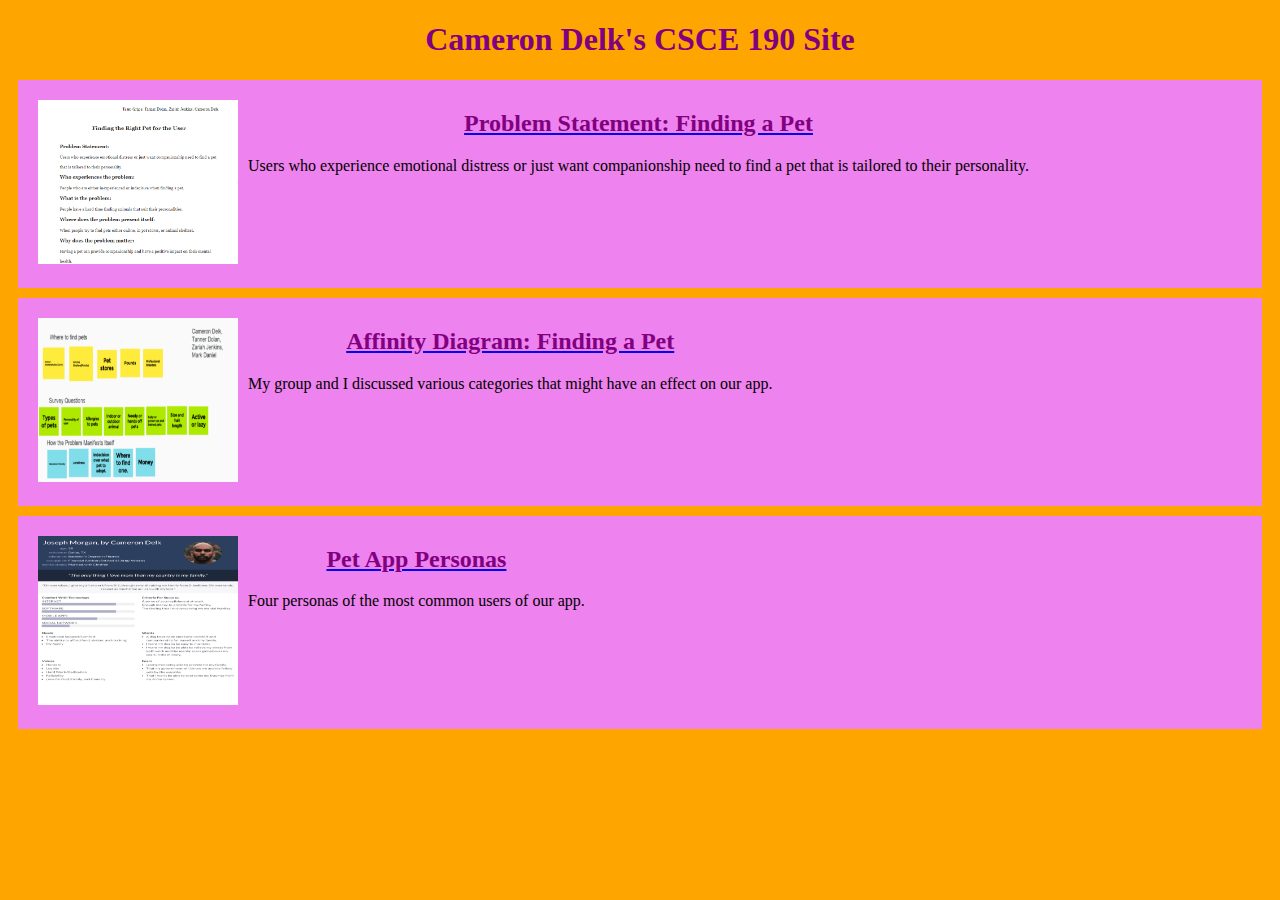
==== index.html @ 5c5fba11 "Add files via upload" ====
<!DOCTYPE html>
<html>
    <head>
        <title>CSCE 190: Cameron Delk</title>
        <link rel="stylesheet" href="styles.css">
    </head>
    <body>
        <h1>Cameron Delk's CSCE 190 Site</h1>

        <!-- Problem Statement Assignment-->
        <section class="assignment">
            <a href="files/Problem Statement.pdf"><img src="images/problem-statement.png"></a>
            <section class="ass-details">
                <a href="files/Problem Statement.pdf"><h2>Problem Statement: Finding a Pet</h2></a>
                <p>
                    Users who experience emotional distress or just want companionship need to find a pet that is tailored to their personality.
                </p>
            </section>
        </section>

        <!-- Affinity Diagram Assignment-->
        <section class="assignment">
            <a href="files/Affinity Chart.pdf"><img src="images/Affinity Diagram.png"></a>
            <section class="ass-details">
                <a href="files/Affinity Chart.pdf"><h2>Affinity Diagram: Finding a Pet</h2></a>
                <p>
                   My group and I discussed various categories that might have an effect on our app.
                </p>
            </section>
            </section>

         <!-- Personas Assignment-->
         <section class="assignment">
            <a href="files/GrapePersonas.pdf"><img src="images/JosephMorgan.png"></a>
            <section class="ass-details">
                <a href="files/GrapePersonas.pdf"><h2>Pet App Personas</h2></a>
                <p>
                   Four personas of the most common users of our app.
                </p>
            </section>
        </section>
    </body>
</html>
---- styles.css ----
body {
    background: orange;
    font-family:Calibri;
}

.assignment img {
    width:200px;
    padding:10px;
}

h1 {
    color: purple;
    text-align: center;
}

h2 {
    color: purple;
    text-align: center;
}

p {
    color: black;
    text-align: center;
}

.assignment {
display: flex;
padding: 10px;
margin: 10px;
background: violet;
}
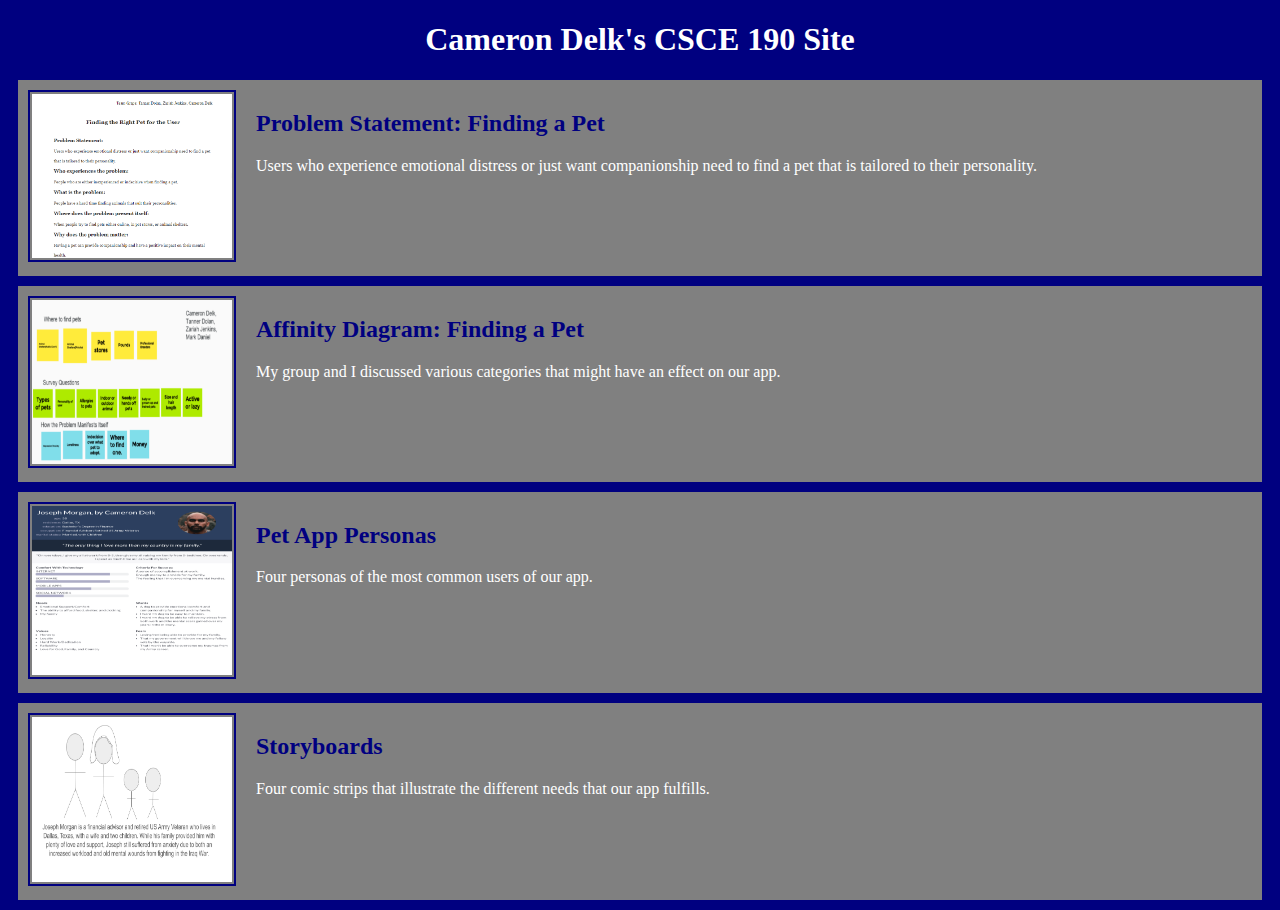
==== commit 256a6062: "Add files via upload" ====
--- a/index.html
+++ b/index.html
@@ -39,5 +39,16 @@
                 </p>
             </section>
         </section>
+
+         <!-- Storyboards Assignment-->
+         <section class="assignment">
+            <a href="files/GrapeStoryboards.pdf"><img src="images/CameronStoryboard.png"></a>
+            <section class="ass-details">
+                <a href="files/GrapeStoryboards.pdf"><h2>Storyboards</h2></a>
+                <p>
+                   Four comic strips that illustrate the different needs that our app fulfills.
+                </p>
+            </section>
+        </section>
     </body>
 </html>--- a/styles.css
+++ b/styles.css
@@ -1,31 +1,37 @@
 body {
-    background: orange;
+    background: navy;
     font-family:Calibri;
 }
 
 .assignment img {
     width:200px;
-    padding:10px;
+    padding:2px;
+    border: 2px solid navy;
+    margin-right:20px;
 }
 
 h1 {
-    color: purple;
+    color: white;
     text-align: center;
 }
 
 h2 {
-    color: purple;
-    text-align: center;
+    color: navy;
+    text-align: left;
 }
 
 p {
-    color: black;
-    text-align: center;
+    color: white;
+    text-align: left;
 }
 
 .assignment {
 display: flex;
 padding: 10px;
 margin: 10px;
-background: violet;
+background: gray;
+}
+
+a {
+text-decoration: none;
 }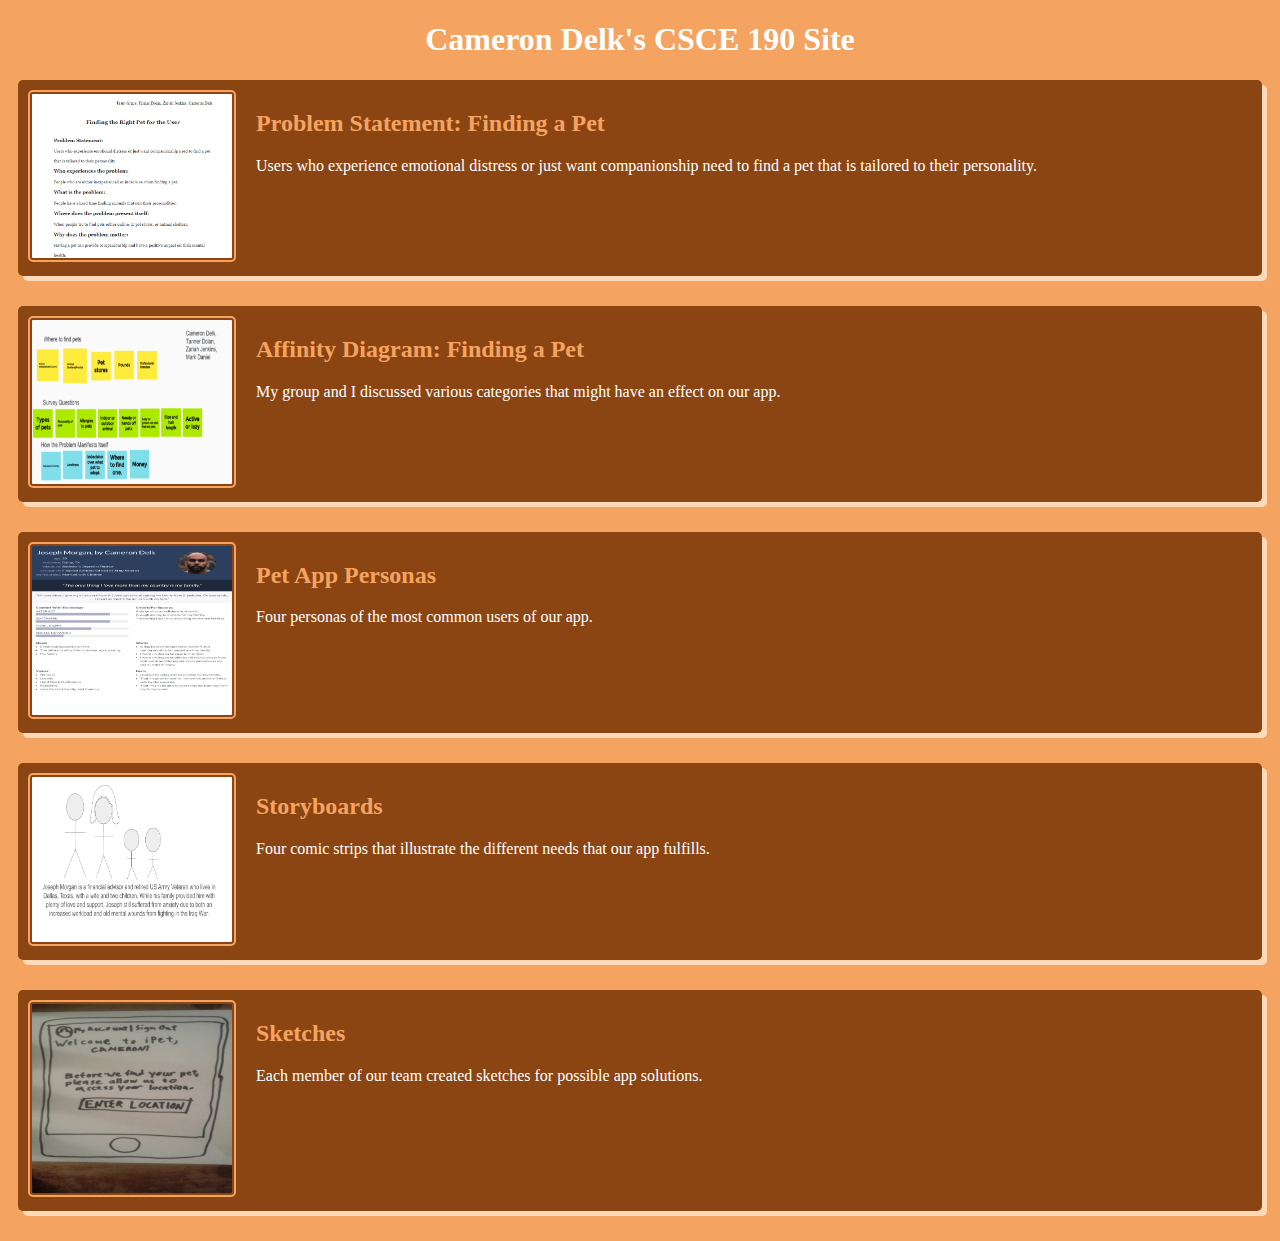
==== commit ac359a44: "Add files via upload" ====
--- a/index.html
+++ b/index.html
@@ -50,5 +50,16 @@
                 </p>
             </section>
         </section>
+
+        <!-- Storyboards Assignment-->
+        <section class="assignment">
+            <a href="files/GrapeSketches.pdf"><img src="images/PetAppSketch1.png"></a>
+            <section class="ass-details">
+                <a href="files/GrapeSketches.pdf"><h2>Sketches</h2></a>
+                <p>
+                   Each member of our team created sketches for possible app solutions.
+                </p>
+            </section>
+        </section>
     </body>
 </html>--- a/styles.css
+++ b/styles.css
@@ -1,13 +1,14 @@
 body {
-    background: navy;
+    background: sandybrown;
     font-family:Calibri;
 }
 
 .assignment img {
     width:200px;
     padding:2px;
-    border: 2px solid navy;
+    border: 2px solid sandybrown;
     margin-right:20px;
+    border-radius: 5px;
 }
 
 h1 {
@@ -16,7 +17,7 @@
 }
 
 h2 {
-    color: navy;
+    color: sandybrown;
     text-align: left;
 }
 
@@ -29,7 +30,10 @@
 display: flex;
 padding: 10px;
 margin: 10px;
-background: gray;
+margin-bottom: 30px;
+background: saddlebrown;
+border-radius: 5px;
+box-shadow: 5px 5px peachpuff;
 }
 
 a {
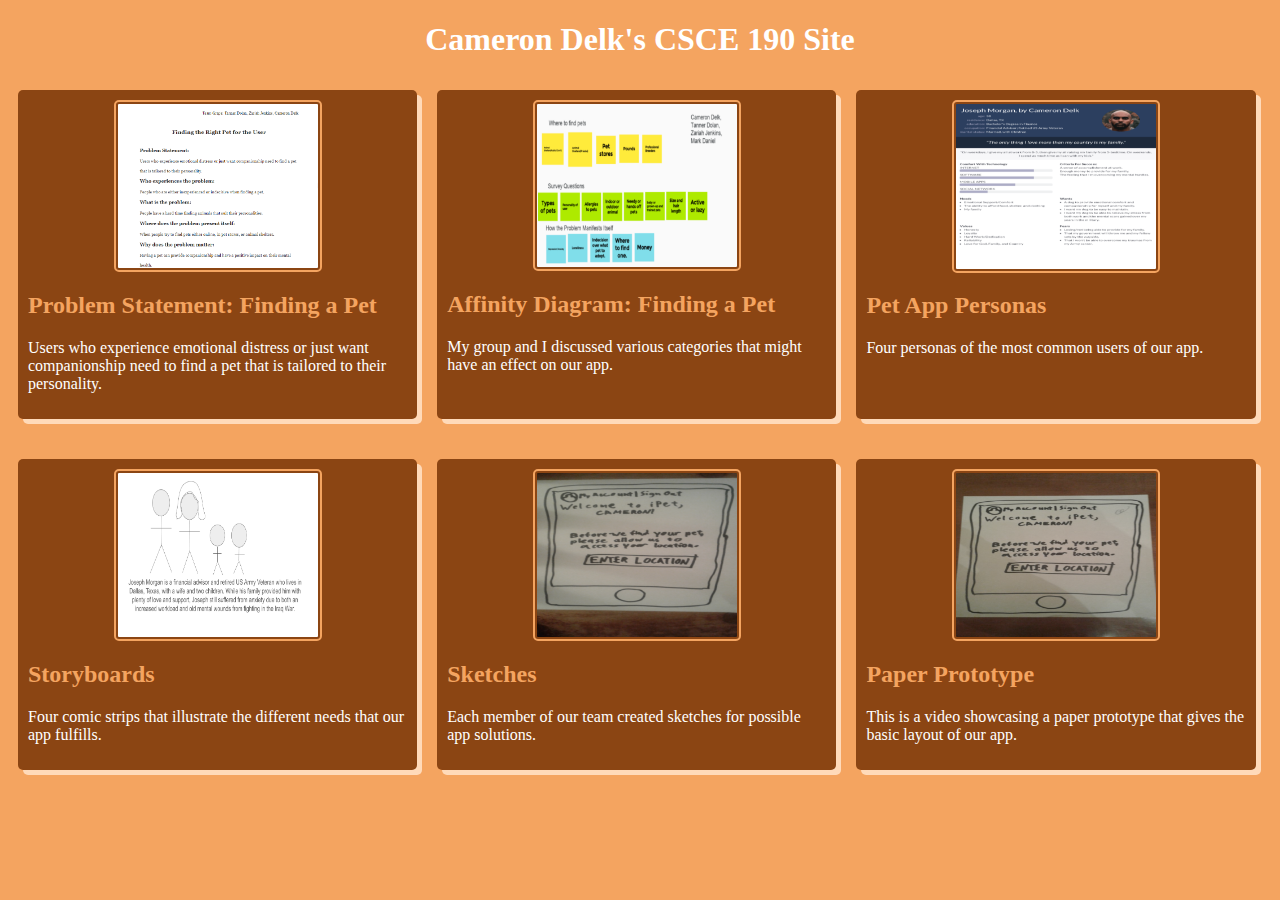
==== commit 490b5a1b: "Add files via upload" ====
--- a/index.html
+++ b/index.html
@@ -7,59 +7,72 @@
     <body>
         <h1>Cameron Delk's CSCE 190 Site</h1>
 
-        <!-- Problem Statement Assignment-->
-        <section class="assignment">
-            <a href="files/Problem Statement.pdf"><img src="images/problem-statement.png"></a>
-            <section class="ass-details">
-                <a href="files/Problem Statement.pdf"><h2>Problem Statement: Finding a Pet</h2></a>
-                <p>
-                    Users who experience emotional distress or just want companionship need to find a pet that is tailored to their personality.
-                </p>
-            </section>
-        </section>
-
-        <!-- Affinity Diagram Assignment-->
-        <section class="assignment">
-            <a href="files/Affinity Chart.pdf"><img src="images/Affinity Diagram.png"></a>
-            <section class="ass-details">
-                <a href="files/Affinity Chart.pdf"><h2>Affinity Diagram: Finding a Pet</h2></a>
-                <p>
-                   My group and I discussed various categories that might have an effect on our app.
-                </p>
-            </section>
+        <div class="assignments"> 
+            <!-- Problem Statement Assignment-->
+            <section class="assignment">
+                <a href="files/Problem Statement.pdf"><img src="images/problem-statement.png"></a>
+                <section class="ass-details">
+                    <a href="files/Problem Statement.pdf"><h2>Problem Statement: Finding a Pet</h2></a>
+                    <p>
+                        Users who experience emotional distress or just want companionship need to find a pet that is tailored to their personality.
+                    </p>
+                </section>
             </section>
 
-         <!-- Personas Assignment-->
-         <section class="assignment">
-            <a href="files/GrapePersonas.pdf"><img src="images/JosephMorgan.png"></a>
-            <section class="ass-details">
-                <a href="files/GrapePersonas.pdf"><h2>Pet App Personas</h2></a>
-                <p>
-                   Four personas of the most common users of our app.
-                </p>
+            <!-- Affinity Diagram Assignment-->
+            <section class="assignment">
+                <a href="files/Affinity Chart.pdf"><img src="images/Affinity Diagram.png"></a>
+                <section class="ass-details">
+                    <a href="files/Affinity Chart.pdf"><h2>Affinity Diagram: Finding a Pet</h2></a>
+                    <p>
+                    My group and I discussed various categories that might have an effect on our app.
+                    </p>
+                </section>
+                </section>
+
+            <!-- Personas Assignment-->
+            <section class="assignment">
+                <a href="files/GrapePersonas.pdf"><img src="images/JosephMorgan.png"></a>
+                <section class="ass-details">
+                    <a href="files/GrapePersonas.pdf"><h2>Pet App Personas</h2></a>
+                    <p>
+                    Four personas of the most common users of our app.
+                    </p>
+                </section>
             </section>
-        </section>
 
-         <!-- Storyboards Assignment-->
-         <section class="assignment">
-            <a href="files/GrapeStoryboards.pdf"><img src="images/CameronStoryboard.png"></a>
-            <section class="ass-details">
-                <a href="files/GrapeStoryboards.pdf"><h2>Storyboards</h2></a>
-                <p>
-                   Four comic strips that illustrate the different needs that our app fulfills.
-                </p>
+            <!-- Storyboards Assignment-->
+            <section class="assignment">
+                <a href="files/GrapeStoryboards.pdf"><img src="images/CameronStoryboard.png"></a>
+                <section class="ass-details">
+                    <a href="files/GrapeStoryboards.pdf"><h2>Storyboards</h2></a>
+                    <p>
+                    Four comic strips that illustrate the different needs that our app fulfills.
+                    </p>
+                </section>
             </section>
-        </section>
 
-        <!-- Storyboards Assignment-->
-        <section class="assignment">
-            <a href="files/GrapeSketches.pdf"><img src="images/PetAppSketch1.png"></a>
-            <section class="ass-details">
-                <a href="files/GrapeSketches.pdf"><h2>Sketches</h2></a>
-                <p>
-                   Each member of our team created sketches for possible app solutions.
-                </p>
+            <!-- Sketches Assignment-->
+            <section class="assignment">
+                <a href="files/GrapeSketches.pdf"><img src="images/PetAppSketch1.png"></a>
+                <section class="ass-details">
+                    <a href="files/GrapeSketches.pdf"><h2>Sketches</h2></a>
+                    <p>
+                    Each member of our team created sketches for possible app solutions.
+                    </p>
+                </section>
             </section>
-        </section>
+
+            <!-- Paper Prototype Assignment-->
+            <section class="assignment">
+                <a href="https://youtu.be/RBIwwrlAMWE"><img src="images/PaperPrototype.png"></a>
+                <section class="ass-details">
+                    <a href="https://youtu.be/RBIwwrlAMWE"><h2>Paper Prototype</h2></a>
+                    <p>
+                    This is a video showcasing a paper prototype that gives the basic layout of our app.
+                    </p>
+                </section>
+            </section>
+        </div>
     </body>
 </html>--- a/styles.css
+++ b/styles.css
@@ -1,6 +1,11 @@
 body {
     background: sandybrown;
     font-family:Calibri;
+}
+
+.assignments {
+    display:flex;
+    flex-wrap:wrap;
 }
 
 .assignment img {
@@ -9,6 +14,8 @@
     border: 2px solid sandybrown;
     margin-right:20px;
     border-radius: 5px;
+    display:block;
+    margin:auto;
 }
 
 h1 {
@@ -27,7 +34,7 @@
 }
 
 .assignment {
-display: flex;
+width:30%;
 padding: 10px;
 margin: 10px;
 margin-bottom: 30px;
@@ -38,4 +45,4 @@
 
 a {
 text-decoration: none;
-}+}
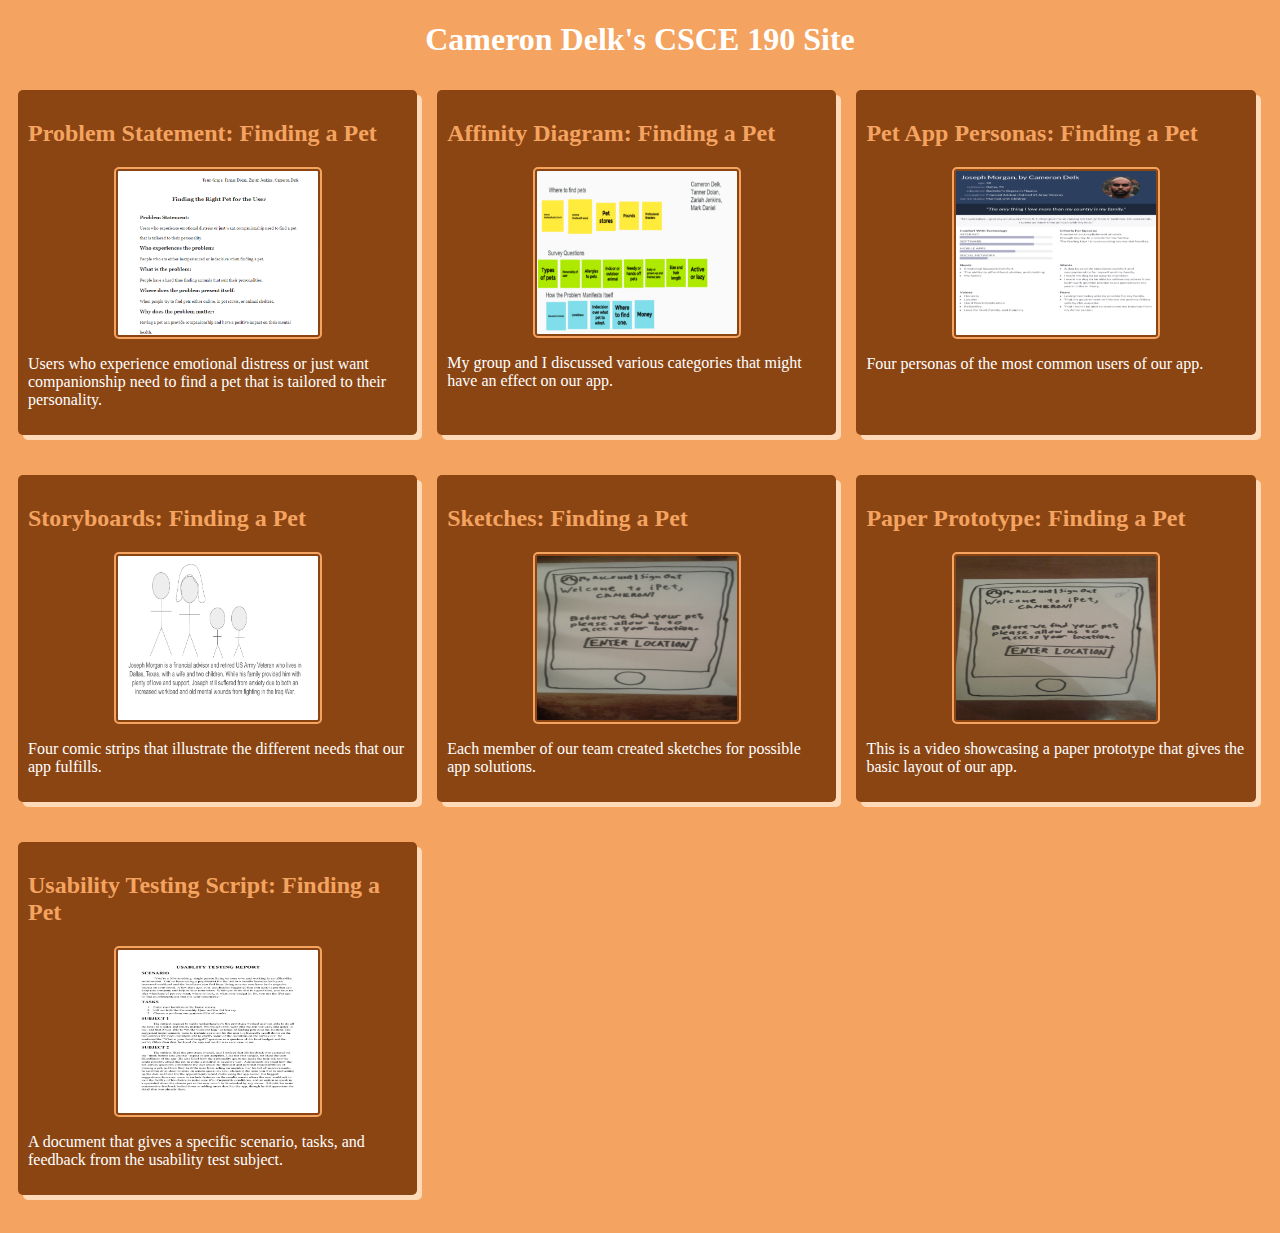
==== commit 249dc98f: "Add files via upload" ====
--- a/index.html
+++ b/index.html
@@ -10,68 +10,65 @@
         <div class="assignments"> 
             <!-- Problem Statement Assignment-->
             <section class="assignment">
+                <a href="files/Problem Statement.pdf"><h2>Problem Statement: Finding a Pet</h2></a>
                 <a href="files/Problem Statement.pdf"><img src="images/problem-statement.png"></a>
-                <section class="ass-details">
-                    <a href="files/Problem Statement.pdf"><h2>Problem Statement: Finding a Pet</h2></a>
-                    <p>
+                 <p>
                         Users who experience emotional distress or just want companionship need to find a pet that is tailored to their personality.
-                    </p>
-                </section>
+                 </p>
             </section>
 
             <!-- Affinity Diagram Assignment-->
             <section class="assignment">
+                <a href="files/Affinity Chart.pdf"><h2>Affinity Diagram: Finding a Pet</h2></a>
                 <a href="files/Affinity Chart.pdf"><img src="images/Affinity Diagram.png"></a>
-                <section class="ass-details">
-                    <a href="files/Affinity Chart.pdf"><h2>Affinity Diagram: Finding a Pet</h2></a>
-                    <p>
+                 <p>
                     My group and I discussed various categories that might have an effect on our app.
-                    </p>
-                </section>
-                </section>
+                 </p>
+            </section>
 
             <!-- Personas Assignment-->
             <section class="assignment">
+                <a href="files/GrapePersonas.pdf"><h2>Pet App Personas: Finding a Pet</h2></a>
                 <a href="files/GrapePersonas.pdf"><img src="images/JosephMorgan.png"></a>
-                <section class="ass-details">
-                    <a href="files/GrapePersonas.pdf"><h2>Pet App Personas</h2></a>
-                    <p>
+                 <p>
                     Four personas of the most common users of our app.
-                    </p>
-                </section>
+                 </p>
             </section>
 
             <!-- Storyboards Assignment-->
             <section class="assignment">
+                <a href="files/GrapeStoryboards.pdf"><h2>Storyboards: Finding a Pet</h2></a>
                 <a href="files/GrapeStoryboards.pdf"><img src="images/CameronStoryboard.png"></a>
-                <section class="ass-details">
-                    <a href="files/GrapeStoryboards.pdf"><h2>Storyboards</h2></a>
-                    <p>
+                 <p>
                     Four comic strips that illustrate the different needs that our app fulfills.
-                    </p>
-                </section>
+                </p>
             </section>
 
             <!-- Sketches Assignment-->
             <section class="assignment">
+                <a href="files/GrapeSketches.pdf"><h2>Sketches: Finding a Pet</h2></a>
                 <a href="files/GrapeSketches.pdf"><img src="images/PetAppSketch1.png"></a>
-                <section class="ass-details">
-                    <a href="files/GrapeSketches.pdf"><h2>Sketches</h2></a>
-                    <p>
+                 <p>
                     Each member of our team created sketches for possible app solutions.
-                    </p>
-                </section>
+                 </p>
             </section>
 
             <!-- Paper Prototype Assignment-->
             <section class="assignment">
+                <a href="https://youtu.be/RBIwwrlAMWE"><h2>Paper Prototype: Finding a Pet</h2></a>
                 <a href="https://youtu.be/RBIwwrlAMWE"><img src="images/PaperPrototype.png"></a>
-                <section class="ass-details">
-                    <a href="https://youtu.be/RBIwwrlAMWE"><h2>Paper Prototype</h2></a>
-                    <p>
+                 <p>
                     This is a video showcasing a paper prototype that gives the basic layout of our app.
-                    </p>
-                </section>
+                 </p>
+            </section>
+
+            <!-- Usability Testing Script Assignment-->
+            <section class="assignment">
+                <a href="files/UsabilityTestingReport.pdf"><h2>Usability Testing Script: Finding a Pet</h2></a>
+                <a href="files/UsabilityTestingReport.pdf"><img src="images/UsabilityTestingReport.png"></a>
+                 <p>
+                    A document that gives a specific scenario, tasks, and feedback from the usability test subject.
+                 </p>
             </section>
         </div>
     </body>
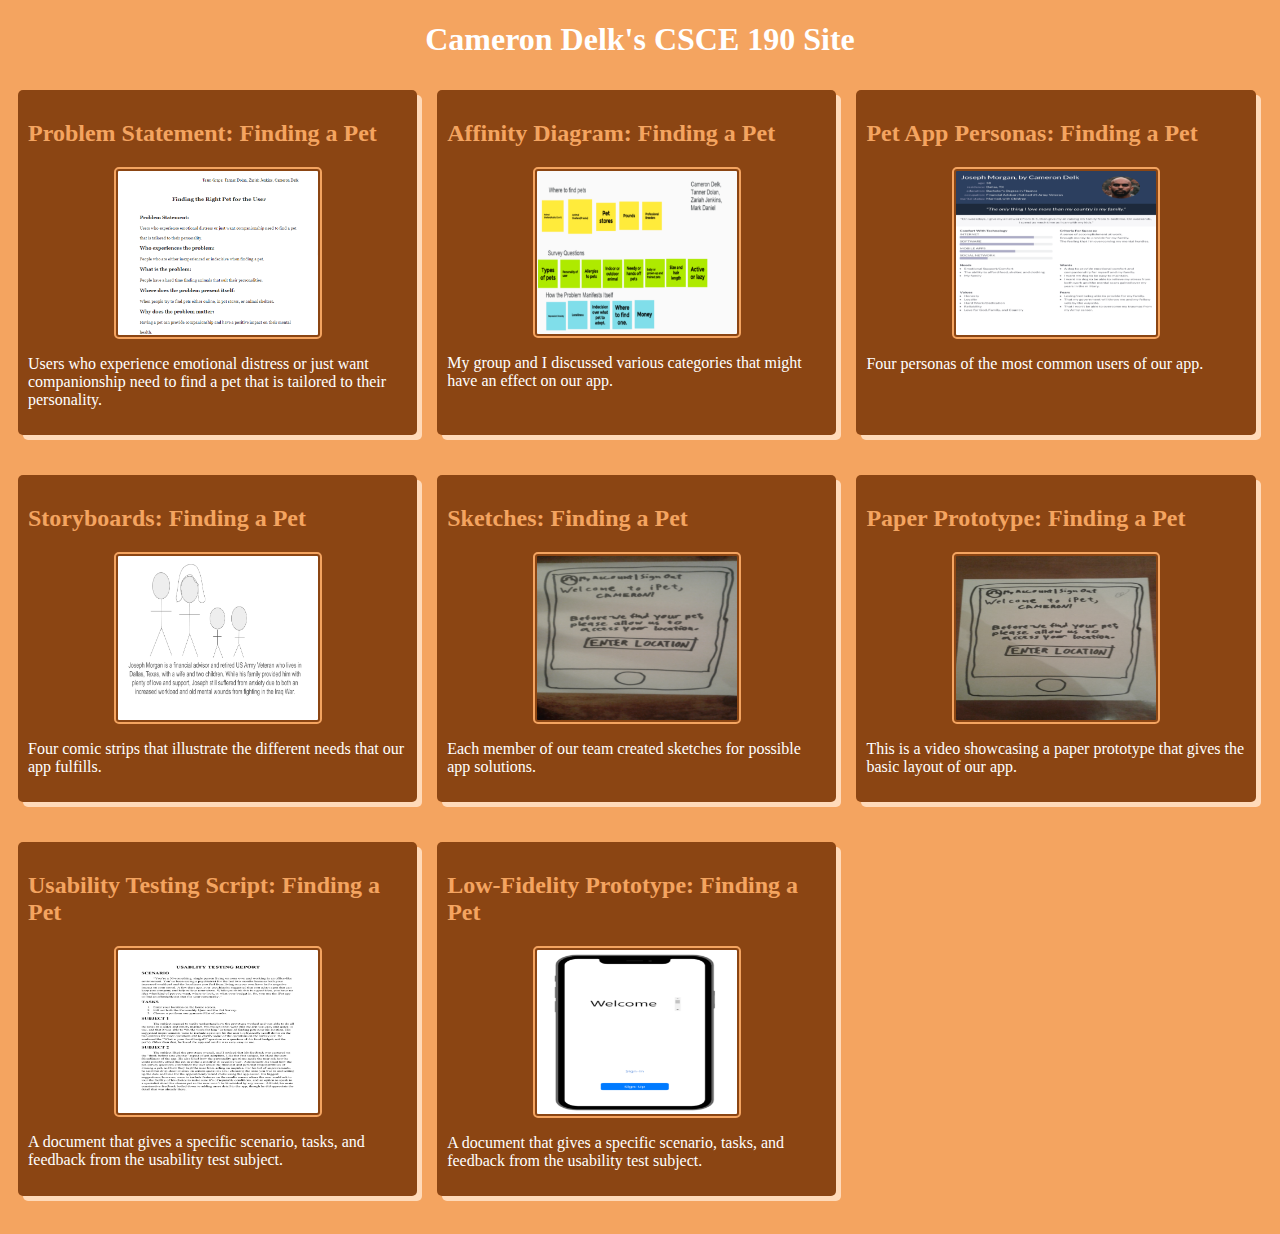
==== commit 6750c3bc: "Add files via upload" ====
--- a/index.html
+++ b/index.html
@@ -70,6 +70,15 @@
                     A document that gives a specific scenario, tasks, and feedback from the usability test subject.
                  </p>
             </section>
+
+            <!-- Low-Fi Prototype Assignment-->
+            <section class="assignment">
+                <a href="files/Low-Fi Prototype/frame.html"><h2>Low-Fidelity Prototype: Finding a Pet</h2></a>
+                <a href="files/Low-Fi Prototype/frame.html"><img src="images/Low-Fi Prototype.png"></a>
+                 <p>
+                    A document that gives a specific scenario, tasks, and feedback from the usability test subject.
+                 </p>
+            </section>
         </div>
     </body>
 </html>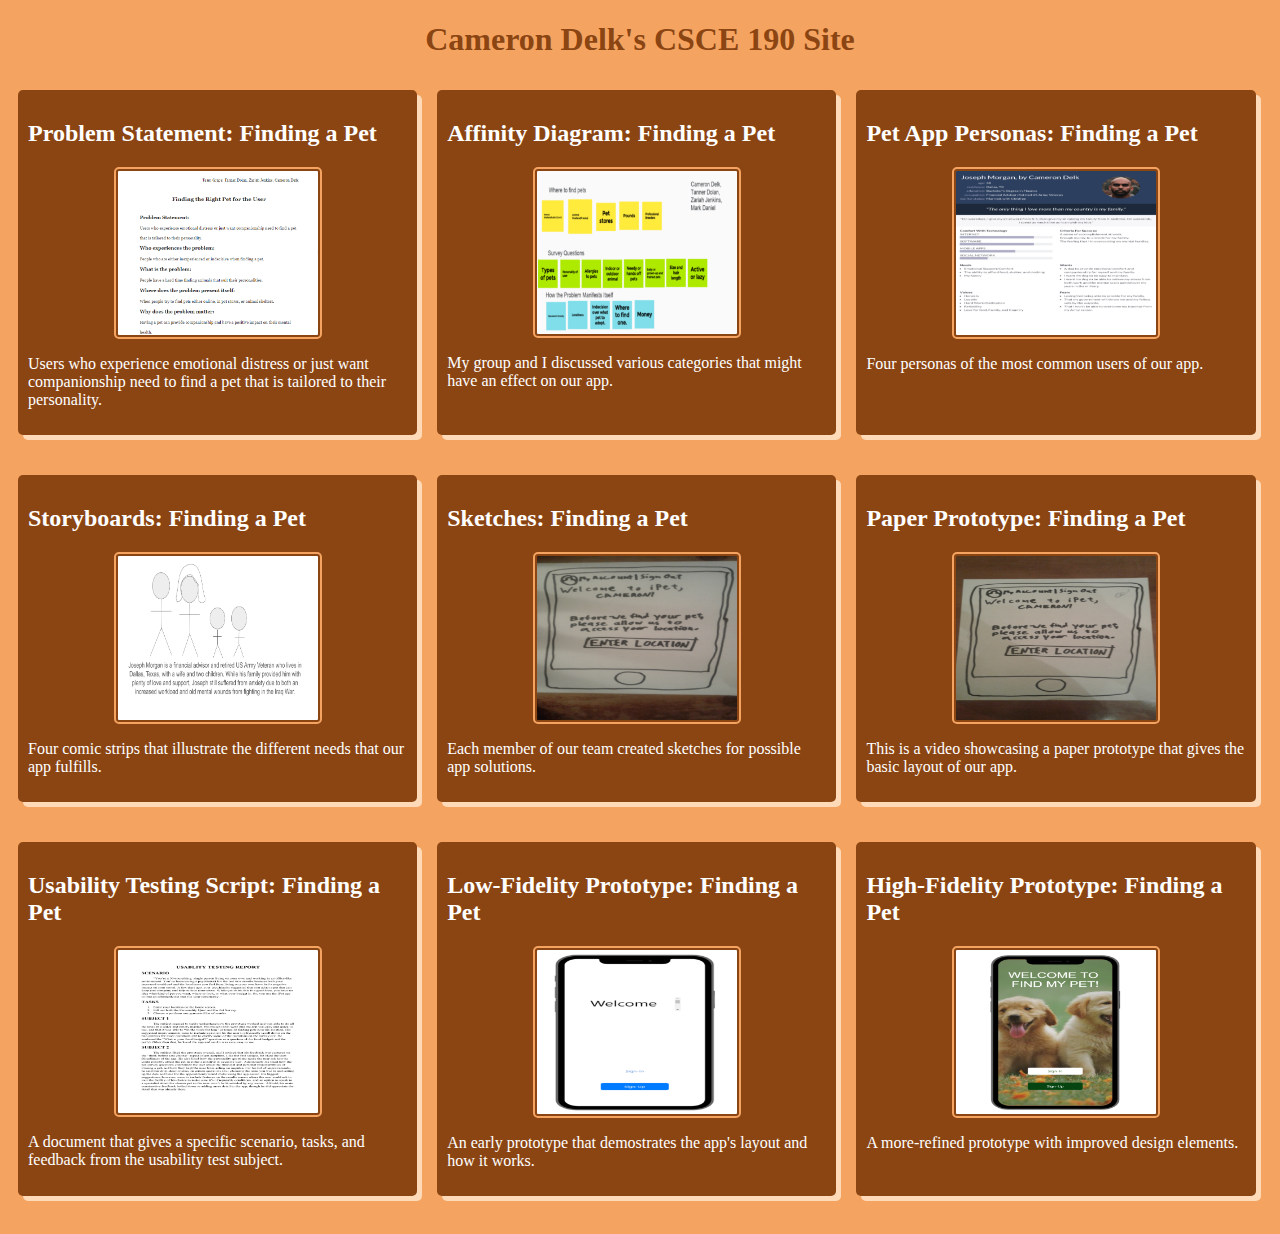
==== commit fe856684: "Add files via upload" ====
--- a/index.html
+++ b/index.html
@@ -76,7 +76,16 @@
                 <a href="files/Low-Fi Prototype/frame.html"><h2>Low-Fidelity Prototype: Finding a Pet</h2></a>
                 <a href="files/Low-Fi Prototype/frame.html"><img src="images/Low-Fi Prototype.png"></a>
                  <p>
-                    A document that gives a specific scenario, tasks, and feedback from the usability test subject.
+                    An early prototype that demostrates the app's layout and how it works.
+                 </p>
+            </section>
+
+              <!-- Hi-Fi Prototype Assignment-->
+              <section class="assignment">
+                <a href="files/Hi-Fi Prototype/frame.html"><h2>High-Fidelity Prototype: Finding a Pet</h2></a>
+                <a href="files/Hi-Fi Prototype/frame.html"><img src="images/Hi-Fi Prototype.png"></a>
+                 <p>
+                    A more-refined prototype with improved design elements.
                  </p>
             </section>
         </div>
--- a/styles.css
+++ b/styles.css
@@ -19,12 +19,12 @@
 }
 
 h1 {
-    color: white;
+    color: saddlebrown;
     text-align: center;
 }
 
 h2 {
-    color: sandybrown;
+    color: white;
     text-align: left;
 }
 
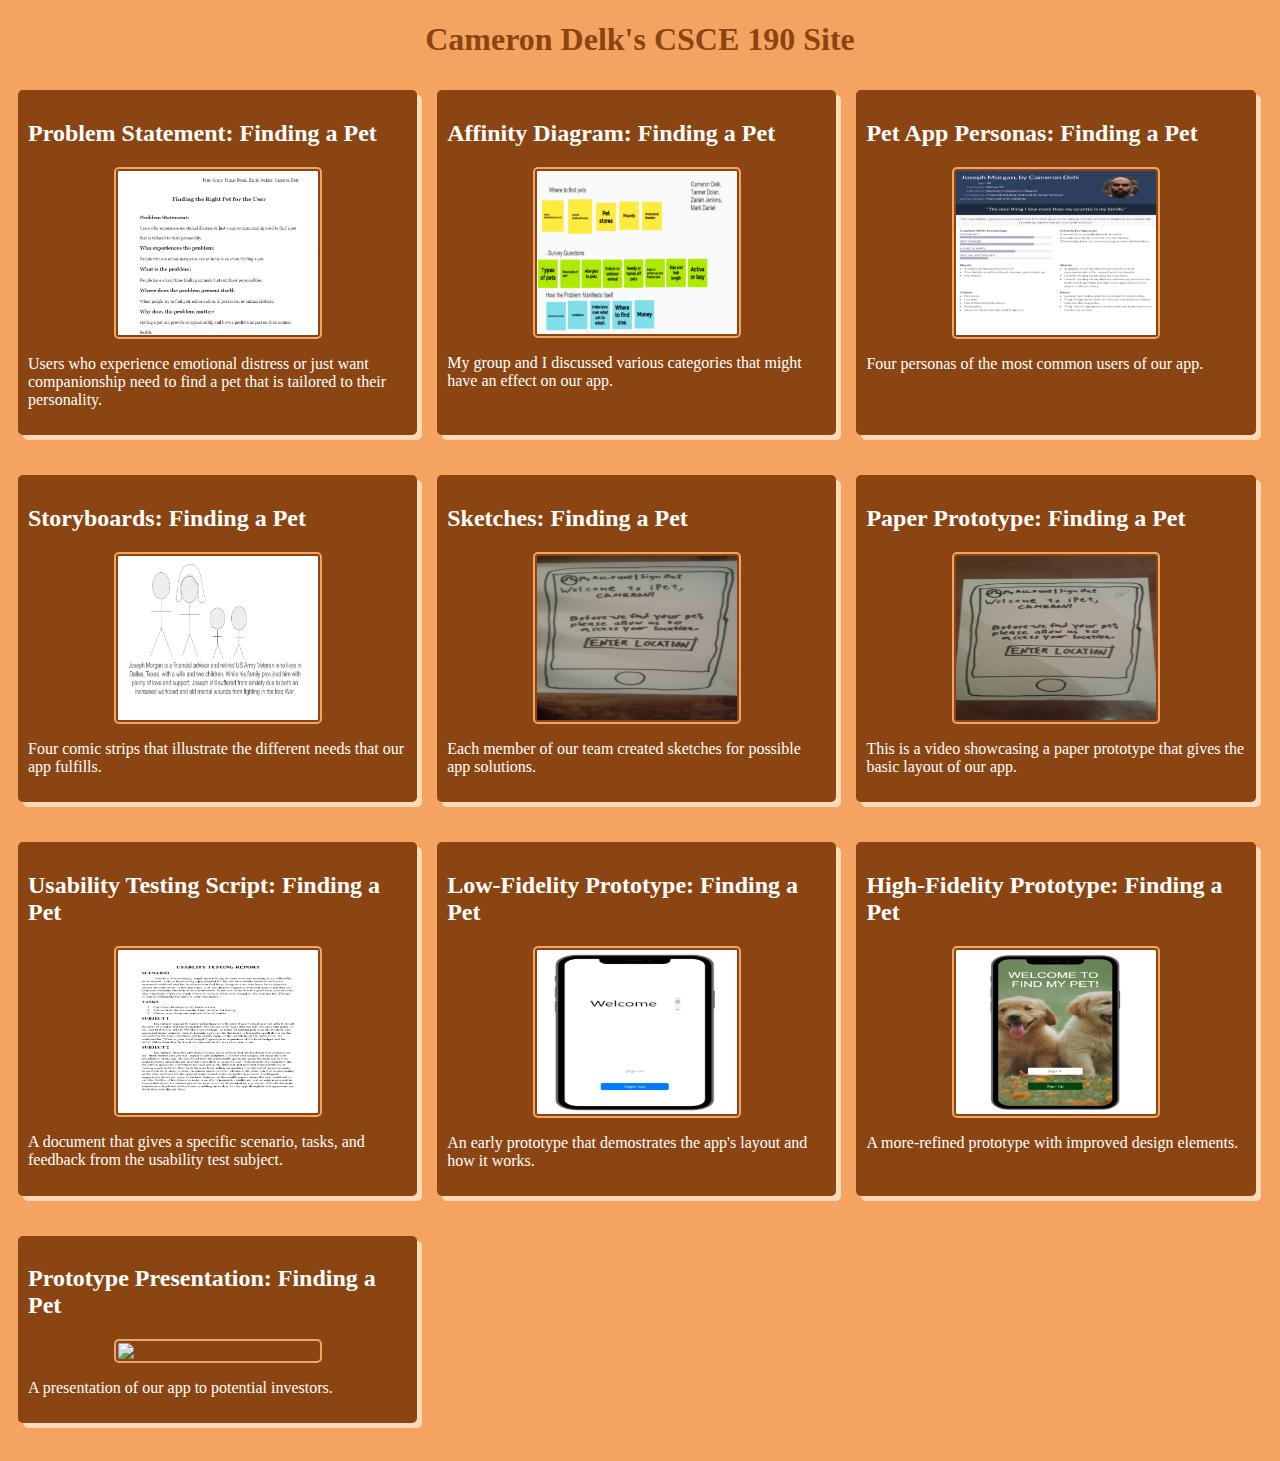
==== commit 071d4662: "Add files via upload" ====
--- a/index.html
+++ b/index.html
@@ -88,6 +88,15 @@
                     A more-refined prototype with improved design elements.
                  </p>
             </section>
+
+            <!-- Final Presentation Assignment-->
+            <section class="assignment">
+                <a href="https://youtu.be/aHN2tmaqRho"><h2>Prototype Presentation: Finding a Pet</h2></a>
+                <a href="https://youtu.be/aHN2tmaqRho"><img src="images/FinalPresentation.png"></a>
+                 <p>
+                    A presentation of our app to potential investors.
+                 </p>
+            </section>
         </div>
     </body>
 </html>